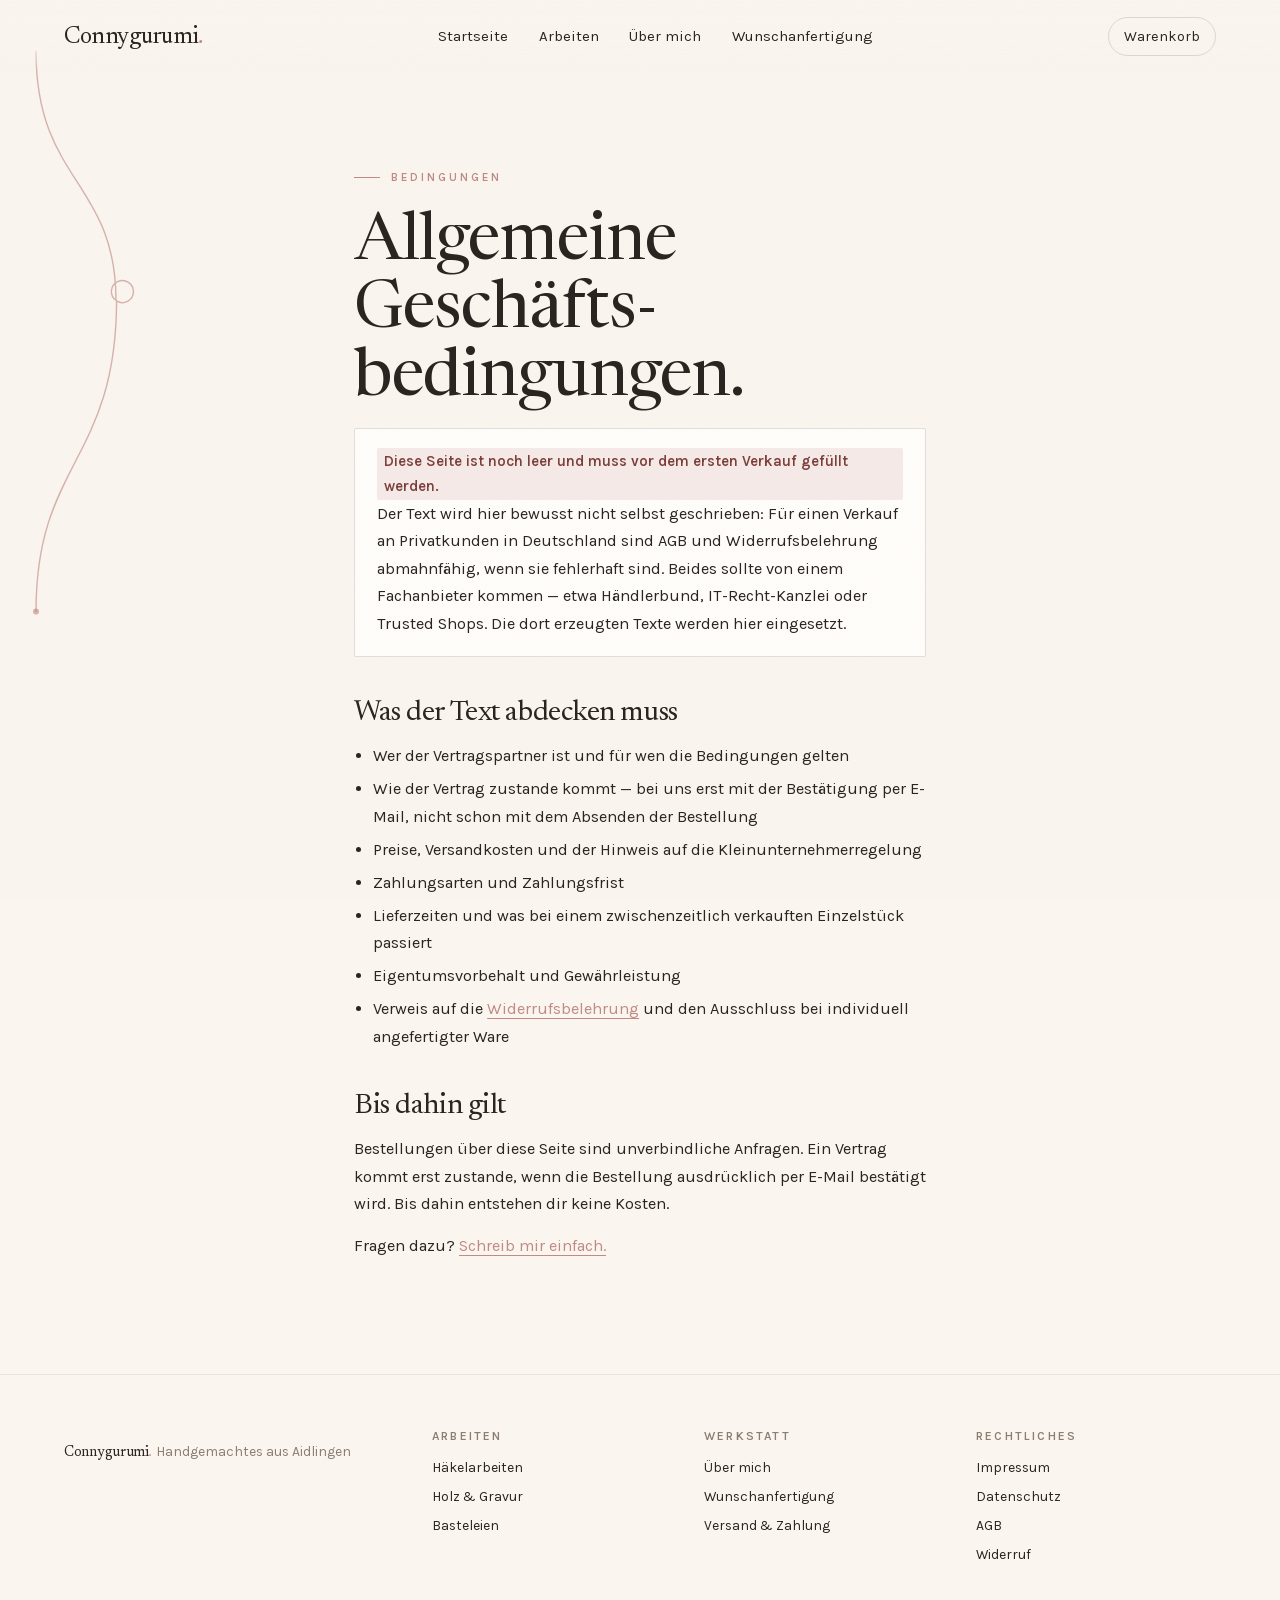
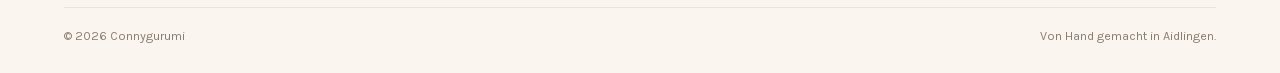
==== agb.html @ d1d179f8 "Connygurumi: Online-Store mit Warenkorb, Vorschau-Fassung Statischer Mehrseiter in Creme/Beige mit R" ====
<!doctype html>
<html lang="de">
<head>
<meta charset="utf-8">
<meta name="viewport" content="width=device-width, initial-scale=1">
<title>AGB — Connygurumi</title>
<meta name="description" content="Conny fertigt in Aidlingen Häkelarbeiten, gravierte Holzstücke und kleine Basteleien — alles von Hand.">
<meta name="robots" content="noindex, nofollow">
<link rel="preload" as="font" type="font/woff2" href="fonts/newsreader-var-latin.woff2" crossorigin>
<link rel="preload" as="font" type="font/woff2" href="fonts/karla-var-latin.woff2" crossorigin>
<link rel="stylesheet" href="css/stil.css">
<script src="js/js-flag.js"></script>
</head>
<body>

<a class="skip" href="#inhalt">Zum Inhalt springen</a>

<header class="kopf">
  <a class="wortmarke" href="index.html">Connygurumi<span>.</span></a>
  <nav class="nav" id="nav">
    <a href="index.html">Startseite</a>
    <a href="shop.html">Arbeiten</a>
    <a href="ueber.html">Über mich</a>
    <a href="wunsch.html">Wunschanfertigung</a>
  </nav>
  <div class="kopf__rechts">
    <button type="button" class="korb-knopf nur-mit-js" id="warenkorb-oeffnen">
      Warenkorb <span class="korb-knopf__zahl" id="warenkorb-anzahl" hidden>0</span>
    </button>
    <a class="korb-knopf ohne-js" href="warenkorb.html">Warenkorb</a>
    <button type="button" class="burger" id="burger" aria-expanded="false" aria-controls="nav" aria-label="Menü öffnen">
      <span></span><span></span>
    </button>
  </div>
</header>

<main id="inhalt" class="hauptteil">
  <section class="abschnitt" style="padding-top:clamp(7rem,12vw,10rem)">
    <div class="bahn rechtstext">
      <p class="marke">Bedingungen</p>
      <h1 class="titel-gross" data-faden>Allgemeine Geschäfts&shy;bedingungen.</h1>

      <p class="kasten"><span class="offen">Diese Seite ist noch leer und muss vor dem ersten Verkauf gefüllt werden.</span>
      Der Text wird hier bewusst nicht selbst geschrieben: Für einen Verkauf an Privatkunden in Deutschland sind AGB und Widerrufsbelehrung abmahnfähig, wenn sie fehlerhaft sind. Beides sollte von einem Fachanbieter kommen — etwa Händlerbund, IT-Recht-Kanzlei oder Trusted Shops. Die dort erzeugten Texte werden hier eingesetzt.</p>

      <h2>Was der Text abdecken muss</h2>
      <ul>
        <li>Wer der Vertragspartner ist und für wen die Bedingungen gelten</li>
        <li>Wie der Vertrag zustande kommt — bei uns erst mit der Bestätigung per E-Mail, nicht schon mit dem Absenden der Bestellung</li>
        <li>Preise, Versandkosten und der Hinweis auf die Kleinunternehmerregelung</li>
        <li>Zahlungsarten und Zahlungsfrist</li>
        <li>Lieferzeiten und was bei einem zwischenzeitlich verkauften Einzelstück passiert</li>
        <li>Eigentumsvorbehalt und Gewährleistung</li>
        <li>Verweis auf die <a class="textlink" href="widerruf.html">Widerrufsbelehrung</a> und den Ausschluss bei individuell angefertigter Ware</li>
      </ul>

      <h2>Bis dahin gilt</h2>
      <p>Bestellungen über diese Seite sind unverbindliche Anfragen. Ein Vertrag kommt erst zustande, wenn die Bestellung ausdrücklich per E-Mail bestätigt wird. Bis dahin entstehen dir keine Kosten.</p>
      <p>Fragen dazu? <a class="textlink" href="wunsch.html">Schreib mir einfach.</a></p>
    </div>
  </section>
</main>
<footer class="fuss">
  <div class="bahn">
    <div class="fuss__raster">
      <div>
        <p class="wortmarke">Connygurumi<span>.</span></p>
        <p class="karte__meta" style="margin-top:.5rem">Handgemachtes aus Aidlingen</p>
      </div>
      <div>
        <h3>Arbeiten</h3>
        <ul>
          <li><a href="shop.html?k=haekeln">Häkelarbeiten</a></li>
          <li><a href="shop.html?k=gravur">Holz &amp; Gravur</a></li>
          <li><a href="shop.html?k=basteln">Basteleien</a></li>
        </ul>
      </div>
      <div>
        <h3>Werkstatt</h3>
        <ul>
          <li><a href="ueber.html">Über mich</a></li>
          <li><a href="wunsch.html">Wunschanfertigung</a></li>
          <li><a href="versand.html">Versand &amp; Zahlung</a></li>
        </ul>
      </div>
      <div>
        <h3>Rechtliches</h3>
        <ul>
          <li><a href="impressum.html">Impressum</a></li>
          <li><a href="datenschutz.html">Datenschutz</a></li>
          <li><a href="agb.html">AGB</a></li>
          <li><a href="widerruf.html">Widerruf</a></li>
        </ul>
      </div>
    </div>
    <div class="fuss__unten">
      <span>© <span data-jahr>2026</span> Connygurumi</span>
      <span>Von Hand gemacht in Aidlingen.</span>
    </div>
  </div>
</footer>

<script src="js/basis.js" defer></script>
<script src="js/preis.js" defer></script>
<script src="js/bild-slots.js" defer></script>
<script src="js/shop-daten.js" defer></script>
<script src="js/versand.js" defer></script>
<script src="js/warenkorb.js" defer></script>
<script src="js/warenkorb-ui.js" defer></script>
<script src="js/faden.js" defer></script>
</body>
</html>
---- css/stil.css ----
/* =========================================================================
   Connygurumi — Handgemachtes
   Konzept „Der Faden": Papier-Creme, Altrosé, eine durchgehende Fadenlinie.
   Ein Token-Block, danach Bausteine in Reihenfolge des Seitenaufbaus.
   ========================================================================= */

/* ---------- Schriften (selbst gehostet, kein CDN) ---------- */
@font-face{
  font-family:"Newsreader";
  src:url("../fonts/newsreader-var-latin.woff2") format("woff2");
  font-weight:200 800; font-style:normal; font-display:swap;
}
@font-face{
  font-family:"Newsreader";
  src:url("../fonts/newsreader-italic-var-latin.woff2") format("woff2");
  font-weight:200 800; font-style:italic; font-display:swap;
}
@font-face{
  font-family:"Karla";
  src:url("../fonts/karla-var-latin.woff2") format("woff2");
  font-weight:200 800; font-style:normal; font-display:swap;
}

/* ---------- Token ---------- */
:root{
  --bg:        #FAF5EE;
  --panel:     #FFFDFA;
  --sand:      #EFE4D6;
  --sand-tief: #E6D7C5;
  --ink:       #2A2521;
  --muted:     #8A7E72;
  --accent:    #C08A85;
  --accent-2:  #D9A9A2;
  --holz:      #B08655;
  --line:      rgba(42,37,33,.14);
  --line-fein: rgba(42,37,33,.08);

  --serif: "Newsreader", Georgia, "Times New Roman", serif;
  --sans:  "Karla", system-ui, -apple-system, sans-serif;

  --pad:  clamp(1.4rem, 5vw, 6rem);
  --maxw: 1360px;
  --lese: 62ch;

  --ease-out:    cubic-bezier(.23, 1, .32, 1);
  --ease-in-out: cubic-bezier(.77, 0, .175, 1);
  --ease-drawer: cubic-bezier(.32, .72, 0, 1);
}

/* ---------- Reset ---------- */
*{ margin:0; padding:0; box-sizing:border-box; }
html{ -webkit-font-smoothing:antialiased; text-rendering:optimizeLegibility; scroll-behavior:smooth; }
body{
  position:relative; /* Bezugsrahmen für den Faden */
  background:var(--bg); color:var(--ink);
  font-family:var(--sans);
  font-size:clamp(1rem, .58rem + .55vw, 1.1rem);
  line-height:1.68; font-weight:400;
  overflow-x:hidden;
}
img{ display:block; width:100%; height:100%; object-fit:cover; }
a{ color:inherit; text-decoration:none; }
button{ font:inherit; color:inherit; background:none; border:none; cursor:pointer; }
input,textarea,select{ font:inherit; color:inherit; }
h1,h2,h3,h4{
  font-family:var(--serif); font-weight:400; line-height:1.02;
  letter-spacing:-.015em; text-wrap:balance;
}
h1 em, h2 em, h3 em{ font-style:italic; color:var(--accent); }
::selection{ background:var(--accent); color:#fff; }

/* Papierkorn über allem */
body::after{
  content:""; position:fixed; inset:0; z-index:9999; pointer-events:none;
  opacity:.028; mix-blend-mode:multiply;
  background-image:url("data:image/svg+xml,%3Csvg xmlns='http://www.w3.org/2000/svg' width='160' height='160'%3E%3Cfilter id='n'%3E%3CfeTurbulence type='fractalNoise' baseFrequency='.85' numOctaves='3'/%3E%3C/filter%3E%3Crect width='100%25' height='100%25' filter='url(%23n)'/%3E%3C/svg%3E");
}

.skip{
  position:absolute; left:-9999px; top:0; z-index:200;
  background:var(--ink); color:var(--bg); padding:.7rem 1.1rem;
}
.skip:focus{ left:.6rem; top:.6rem; }

:focus-visible{ outline:2px solid var(--accent); outline-offset:3px; border-radius:2px; }

/* =========================================================================
   Der Faden — Signature
   ========================================================================= */
.faden{
  position:absolute; top:0; left:0; width:100%; height:100%;
  z-index:5; pointer-events:none; overflow:visible;
}
.faden path{
  fill:none; stroke:var(--accent); stroke-width:1.4;
  stroke-linecap:round; stroke-linejoin:round; opacity:.62;
}
.faden .faden__knoten{ fill:var(--accent); opacity:.62; }

/* =========================================================================
   Kopfzeile
   ========================================================================= */
.kopf{
  position:fixed; top:0; left:0; right:0; z-index:90;
  display:flex; align-items:center; justify-content:space-between; gap:1rem;
  padding:1.05rem var(--pad);
  transition:background-color 240ms ease, box-shadow 240ms ease, padding 240ms var(--ease-out);
}
/* Schutzverlauf, damit die Nav auch über dem Hero-Foto sicher lesbar bleibt */
.kopf::before{
  content:""; position:absolute; inset:0; z-index:-1;
  background:linear-gradient(to bottom, rgba(250,245,238,.96) 0%, rgba(250,245,238,.72) 60%, rgba(250,245,238,0) 100%);
  transition:opacity 240ms ease;
}
.kopf.ist-gescrollt{ background:rgba(250,245,238,.94); backdrop-filter:blur(8px); box-shadow:0 1px 0 var(--line-fein); padding-block:.75rem; }
.kopf.ist-gescrollt::before{ opacity:0; }

.wortmarke{ font-family:var(--serif); font-size:1.5rem; letter-spacing:-.02em; line-height:1; }
.wortmarke span{ color:var(--accent); font-style:italic; }

.nav{ display:flex; align-items:center; gap:clamp(1rem,2.4vw,2.2rem); }
.nav a{ font-size:.94rem; position:relative; padding-block:.2rem; }
.nav a::after{
  content:""; position:absolute; left:0; right:0; bottom:0; height:1px;
  background:var(--accent); transform:scaleX(0); transform-origin:left;
  transition:transform 220ms var(--ease-out);
}
.nav a[aria-current="page"]::after{ transform:scaleX(1); }
@media (hover:hover) and (pointer:fine){ .nav a:hover::after{ transform:scaleX(1); } }

.kopf__rechts{ display:flex; align-items:center; gap:.9rem; }

.korb-knopf{
  display:inline-flex; align-items:center; gap:.5rem;
  border:1px solid var(--line); border-radius:40px;
  padding:.42rem .95rem; font-size:.9rem;
  transition:transform 160ms var(--ease-out), background-color 180ms ease, border-color 180ms ease;
}
@media (hover:hover) and (pointer:fine){ .korb-knopf:hover{ background:var(--sand); border-color:transparent; } }
.korb-knopf:active{ transform:scale(.97); }
.korb-knopf__zahl{
  min-width:1.35rem; height:1.35rem; border-radius:40px;
  background:var(--accent); color:#fff;
  font-size:.74rem; font-weight:600; line-height:1.35rem; text-align:center;
}
.korb-knopf__zahl[hidden]{ display:none; }

.burger{ display:none; width:2.4rem; height:2.4rem; position:relative; }
.burger span{
  position:absolute; left:.45rem; right:.45rem; height:1.5px; background:var(--ink);
  transition:transform 240ms var(--ease-out), opacity 160ms ease;
}
.burger span:nth-child(1){ top:.85rem; }
.burger span:nth-child(2){ bottom:.85rem; }
.burger[aria-expanded="true"] span:nth-child(1){ transform:translateY(.32rem) rotate(45deg); }
.burger[aria-expanded="true"] span:nth-child(2){ transform:translateY(-.32rem) rotate(-45deg); }

@media (max-width:900px){
  .burger{ display:block; }
  .nav{
    position:fixed; inset:0 0 0 auto; width:min(82vw, 22rem);
    flex-direction:column; align-items:flex-start; justify-content:center;
    gap:1.6rem; padding:2rem var(--pad);
    background:var(--panel); box-shadow:-18px 0 60px rgba(42,37,33,.13);
    transform:translateX(100%); opacity:0; visibility:hidden;
    transition:transform 320ms var(--ease-drawer), opacity 320ms var(--ease-drawer), visibility 0s linear 320ms;
  }
  .nav.ist-offen{ transform:translateX(0); opacity:1; visibility:visible; transition-delay:0s; }
  .nav a{ font-size:1.35rem; font-family:var(--serif); }
}

/* =========================================================================
   Grundraster & Textbausteine
   ========================================================================= */
.hauptteil{ position:relative; }
.bahn{ max-width:var(--maxw); margin-inline:auto; padding-inline:max(var(--pad), 30px); }
.abschnitt{ padding-block:clamp(4.5rem, 9vw, 9rem); position:relative; }
.abschnitt--sand{ background:var(--sand); }
.abschnitt--eng{ padding-block:clamp(3rem, 6vw, 5.5rem); }

.marke{
  display:inline-flex; align-items:center; gap:.7rem;
  font-size:.72rem; font-weight:600; text-transform:uppercase;
  letter-spacing:.26em; color:var(--accent); margin-bottom:1.4rem;
}
.marke::before{ content:""; width:26px; height:1px; background:var(--accent); }

.titel-gross{ font-size:clamp(2.1rem, 5.2vw, 4.2rem); }
.titel-mittel{ font-size:clamp(1.8rem, 3.6vw, 2.9rem); }
.lese{ max-width:var(--lese); }
.lese p + p{ margin-top:1.1rem; }
.gedaempft{ color:var(--muted); }

/* Knöpfe */
.knopf{
  display:inline-flex; align-items:center; justify-content:center; gap:.6rem;
  padding:.92rem 1.7rem; border-radius:40px;
  font-size:.95rem; font-weight:500; letter-spacing:.01em;
  border:1px solid transparent;
  transition:transform 160ms var(--ease-out), background-color 180ms ease, color 180ms ease, border-color 180ms ease;
}
.knopf:active{ transform:scale(.97); }
.knopf--voll{ background:var(--accent); color:#fff; }
.knopf--linie{ border-color:var(--line); color:var(--ink); }
.knopf--dunkel{ background:var(--ink); color:var(--bg); }
.knopf[disabled]{ opacity:.42; cursor:not-allowed; }
.knopf[disabled]:active{ transform:none; }
@media (hover:hover) and (pointer:fine){
  .knopf--voll:hover{ background:var(--accent-2); }
  .knopf--linie:hover{ background:var(--sand); border-color:transparent; }
  .knopf--dunkel:hover{ background:#3b3430; }
}

.textlink{ color:var(--accent); text-decoration:underline; text-underline-offset:.22em; text-decoration-thickness:1px; }

/* =========================================================================
   Hero
   ========================================================================= */
.hero{
  position:relative; min-height:min(92svh, 820px);
  display:flex; align-items:flex-end;
  padding-block:8rem clamp(3rem,7vw,5.5rem);
  overflow:hidden;
}
.hero__medium{ position:absolute; inset:0; z-index:0; }
.hero__medium .slot{
  height:100%; border:none; border-radius:0;
  /* Platzhalter-Beschriftung nach unten rechts, damit sie nicht in der Überschrift liegt */
  justify-content:flex-end; align-items:flex-end; text-align:right;
  padding:0 var(--pad) clamp(1.2rem,3vw,2rem);
  gap:.2rem;
}
.hero__medium .slot__symbol{ display:none; }
.hero__medium .slot__wort, .hero__medium .slot__datei{ opacity:.5; }
.hero__schleier{
  position:absolute; inset:0; z-index:1;
  background:
    linear-gradient(to top, rgba(250,245,238,.94) 0%, rgba(250,245,238,.55) 38%, rgba(250,245,238,.30) 68%, rgba(250,245,238,.66) 100%),
    radial-gradient(120% 70% at 12% 100%, rgba(192,138,133,.16), transparent 62%);
}
.hero__inhalt{ position:relative; z-index:2; width:100%; }
.hero__titel{ font-size:clamp(2.4rem, 6.2vw, 5.2rem); max-width:16ch; }
.hero__lead{ margin-top:1.5rem; max-width:46ch; font-size:clamp(1.02rem,1.5vw,1.2rem); }
.hero__knoepfe{ display:flex; flex-wrap:wrap; gap:.8rem; margin-top:2.2rem; }

/* =========================================================================
   Intro / zweispaltig
   ========================================================================= */
.zwei{ display:grid; grid-template-columns:1.15fr .85fr; gap:clamp(2rem,5vw,5rem); align-items:start; }
.zwei--spiegel{ grid-template-columns:.85fr 1.15fr; }
.zwei--mitte{ align-items:center; }
@media (max-width:860px){ .zwei, .zwei--spiegel{ grid-template-columns:1fr; } }

.notiz{
  border-left:1px solid var(--line); padding-left:1.4rem;
  font-size:.94rem; color:var(--muted);
}

/* =========================================================================
   Zwei Welten
   ========================================================================= */
.welten{ display:grid; grid-template-columns:1fr 1fr; gap:clamp(1rem,2.5vw,2rem); }
@media (max-width:760px){ .welten{ grid-template-columns:1fr; } }
.welt{ display:block; }
.welt__bild{ aspect-ratio:4/5; overflow:hidden; border-radius:2px; }
.welt__bild img, .welt__bild .slot{ transition:transform 900ms var(--ease-out); }
@media (hover:hover) and (pointer:fine){ .welt:hover .welt__bild img{ transform:scale(1.035); } }
.welt__titel{ margin-top:1.1rem; font-size:clamp(1.5rem,2.6vw,2rem); }
.welt__text{ margin-top:.35rem; color:var(--muted); font-size:.96rem; max-width:34ch; }
.welt--holz .welt__titel{ color:var(--holz); }

/* =========================================================================
   Produktraster
   ========================================================================= */
.raster{
  display:grid; grid-template-columns:repeat(auto-fill, minmax(min(100%, 265px), 1fr));
  gap:clamp(1.4rem, 3vw, 2.6rem) clamp(1rem, 2.4vw, 2rem);
}
.raster--start .karte:nth-child(3n+1){ grid-row:span 1; }

.karte{ position:relative; display:flex; flex-direction:column; }
.karte__bild{
  position:relative; aspect-ratio:4/5; overflow:hidden; border-radius:2px;
  background:var(--sand);
}
.karte--hoch .karte__bild{ aspect-ratio:3/4; }
.karte--quer .karte__bild{ aspect-ratio:1/1; }
.karte__bild img{ transition:transform 800ms var(--ease-out); }
@media (hover:hover) and (pointer:fine){ .karte:hover .karte__bild img{ transform:scale(1.04); } }

.karte__text{ padding-top:.95rem; }
.karte__titel{ font-size:1.22rem; line-height:1.2; }
.karte__kurz{ margin-top:.3rem; color:var(--muted); font-size:.9rem; }
.karte__fuss{ margin-top:.55rem; display:flex; align-items:baseline; gap:.7rem; flex-wrap:wrap; }
.karte__preis{ font-family:var(--serif); font-size:1.12rem; }
.karte__meta{ font-size:.8rem; color:var(--muted); }

.karte__link{ position:absolute; inset:0; z-index:3; }
.karte__link:active ~ .karte__bild{ transform:scale(.99); }

/* Papieranhänger mit dem Preis */
.anhaenger{
  position:absolute; top:.9rem; right:.9rem; z-index:2;
  background:var(--panel); color:var(--ink);
  font-family:var(--serif); font-size:.94rem; line-height:1;
  padding:.5rem .8rem .5rem 1.15rem;
  border-radius:2px; transform:rotate(-4deg); transform-origin:top right;
  box-shadow:0 6px 18px rgba(42,37,33,.10);
  transition:transform 220ms var(--ease-out);
}
.anhaenger::before{ /* Loch */
  content:""; position:absolute; left:.42rem; top:50%; transform:translateY(-50%);
  width:.32rem; height:.32rem; border-radius:50%;
  border:1px solid var(--line); background:var(--bg);
}
.anhaenger::after{ /* Kordel */
  content:""; position:absolute; right:.35rem; top:-.62rem;
  width:1px; height:.7rem; background:var(--accent); opacity:.7;
  transform:rotate(14deg);
}
@media (hover:hover) and (pointer:fine){ .karte:hover .anhaenger{ transform:rotate(1deg); } }

.karte--verkauft .karte__bild::after{
  content:"Verkauft"; position:absolute; inset:auto 0 0 0; z-index:2;
  background:rgba(250,245,238,.93); color:var(--ink);
  font-size:.78rem; letter-spacing:.18em; text-transform:uppercase;
  text-align:center; padding:.55rem;
}
.karte--verkauft .karte__bild img{ filter:saturate(.55); }
.karte--verkauft .anhaenger{ display:none; }

/* Filter */
.filter{ display:flex; flex-wrap:wrap; gap:.55rem; margin-bottom:clamp(1.8rem,3.5vw,2.8rem); }
.filter button{
  border:1px solid var(--line); border-radius:40px; padding:.42rem 1.05rem;
  font-size:.88rem;
  transition:transform 160ms var(--ease-out), background-color 180ms ease, border-color 180ms ease, color 180ms ease;
}
.filter button:active{ transform:scale(.97); }
.filter button[aria-pressed="true"]{ background:var(--ink); color:var(--bg); border-color:transparent; }
@media (hover:hover) and (pointer:fine){
  .filter button:not([aria-pressed="true"]):hover{ background:var(--sand); border-color:transparent; }
}

/* =========================================================================
   Bild-Platzhalter
   ========================================================================= */
.slot{
  display:flex; flex-direction:column; align-items:center; justify-content:center; gap:.5rem;
  width:100%; height:100%; min-height:140px;
  background:
    repeating-linear-gradient(135deg, rgba(42,37,33,.022) 0 9px, transparent 9px 18px),
    var(--sand);
  border:1px dashed rgba(42,37,33,.16); border-radius:2px;
  color:var(--muted); text-align:center; padding:1rem;
}
.slot__symbol{ width:26px; height:26px; opacity:.5; }
.slot__wort{ font-size:.76rem; letter-spacing:.2em; text-transform:uppercase; }
.slot__datei{ font-size:.68rem; opacity:.62; word-break:break-all; max-width:22ch; }

/* =========================================================================
   Über / Porträt
   ========================================================================= */
.portraet{ aspect-ratio:4/5; overflow:hidden; border-radius:2px; }

/* =========================================================================
   CTA-Band
   ========================================================================= */
.band{ background:var(--sand-tief); }
.band__inhalt{ display:grid; grid-template-columns:1.2fr .8fr; gap:clamp(1.6rem,4vw,4rem); align-items:center; }
@media (max-width:800px){ .band__inhalt{ grid-template-columns:1fr; } }

/* =========================================================================
   Produktseite
   ========================================================================= */
.produkt{ display:grid; grid-template-columns:1.05fr .95fr; gap:clamp(2rem,5vw,4.5rem); align-items:start; }
@media (max-width:900px){ .produkt{ grid-template-columns:1fr; } }
.produkt__galerie{ display:grid; gap:.7rem; }
.produkt__gross{ aspect-ratio:4/5; overflow:hidden; border-radius:2px; background:var(--sand); }
.produkt__reihe{ display:grid; grid-template-columns:repeat(auto-fit, minmax(90px,1fr)); gap:.7rem; }
.produkt__reihe > *{ aspect-ratio:1/1; overflow:hidden; border-radius:2px; }
.produkt__preis{ font-family:var(--serif); font-size:2rem; margin-top:.6rem; }
.produkt__steuer{ font-size:.82rem; color:var(--muted); margin-top:.25rem; }
.produkt__kaufen{ margin-top:1.8rem; display:flex; flex-wrap:wrap; gap:.7rem; align-items:center; }

.daten{ margin-top:2.4rem; border-top:1px solid var(--line); }
.daten div{ display:grid; grid-template-columns:11rem 1fr; gap:1rem; padding:.75rem 0; border-bottom:1px solid var(--line-fein); font-size:.93rem; }
.daten dt{ color:var(--muted); }
@media (max-width:520px){ .daten div{ grid-template-columns:1fr; gap:.15rem; } }

.hinweis{
  margin-top:1.4rem; padding:.9rem 1.1rem; border-left:2px solid var(--accent);
  background:rgba(192,138,133,.07); font-size:.9rem;
}

.feld{ display:block; margin-top:1.2rem; }
.feld > span{ display:block; font-size:.86rem; color:var(--muted); margin-bottom:.35rem; }
.feld input, .feld textarea, .feld select{
  width:100%; background:var(--panel);
  border:1px solid var(--line); border-radius:2px; padding:.72rem .85rem;
  transition:border-color 180ms ease, background-color 180ms ease;
}
.feld input:focus, .feld textarea:focus, .feld select:focus{ outline:none; border-color:var(--accent); }
.feld textarea{ min-height:8rem; resize:vertical; }
.feld__zaehler{ font-size:.76rem; color:var(--muted); margin-top:.25rem; }

/* =========================================================================
   Warenkorb — Schublade und Seite
   ========================================================================= */
.schublade{
  border:none; padding:0; margin:0 0 0 auto; max-width:none; max-height:none;
  width:min(94vw, 27rem); height:100dvh;
  background:var(--panel); color:var(--ink);
  transform:translateX(100%);
  transition:transform 320ms var(--ease-drawer), display 320ms allow-discrete, overlay 320ms allow-discrete;
}
.schublade[open]{ transform:translateX(0); }
@starting-style{ .schublade[open]{ transform:translateX(100%); } }
.schublade::backdrop{ background:rgba(42,37,33,.34); }
.schublade__rahmen{ display:flex; flex-direction:column; height:100%; }
.schublade__kopf{
  display:flex; align-items:center; justify-content:space-between;
  padding:1.2rem 1.4rem; border-bottom:1px solid var(--line-fein);
}
.schublade__kopf h2{ font-size:1.35rem; }
.schliessen{
  width:2.2rem; height:2.2rem; border-radius:50%; font-size:1.1rem; line-height:1;
  transition:transform 160ms var(--ease-out), background-color 180ms ease;
}
.schliessen:active{ transform:scale(.94); }
@media (hover:hover) and (pointer:fine){ .schliessen:hover{ background:var(--sand); } }
.schublade__liste{ flex:1; overflow-y:auto; padding:1.1rem 1.4rem; }
.schublade__fuss{ border-top:1px solid var(--line-fein); padding:1.2rem 1.4rem; }

.posten{ display:grid; grid-template-columns:4.5rem 1fr; gap:.9rem; padding:.9rem 0; border-bottom:1px solid var(--line-fein); }
.posten:first-child{ padding-top:0; }
.posten__bild{ aspect-ratio:1/1; overflow:hidden; border-radius:2px; background:var(--sand); }
.posten__bild .slot{ min-height:0; padding:.2rem; }
.posten__bild .slot__wort, .posten__bild .slot__datei{ display:none; }
.posten__titel{ font-family:var(--serif); font-size:1.02rem; line-height:1.25; }
.posten__zeile{ display:flex; align-items:center; justify-content:space-between; gap:.6rem; margin-top:.45rem; }
.posten__preis{ font-family:var(--serif); }
.posten__gravur{ font-size:.82rem; color:var(--muted); margin-top:.2rem; }
.posten--problem{ background:rgba(192,138,133,.09); }
.posten__problem{ font-size:.82rem; color:#8d4a44; margin-top:.35rem; }

.menge{ display:inline-flex; align-items:center; border:1px solid var(--line); border-radius:40px; }
.menge button{
  width:1.9rem; height:1.9rem; line-height:1; font-size:1rem;
  transition:transform 140ms var(--ease-out), color 160ms ease;
}
.menge button:active{ transform:scale(.9); }
.menge button[disabled]{ opacity:.35; cursor:not-allowed; }
.menge span{ min-width:1.6rem; text-align:center; font-size:.92rem; }

.entfernen{ font-size:.82rem; color:var(--muted); text-decoration:underline; text-underline-offset:.2em; }
@media (hover:hover) and (pointer:fine){ .entfernen:hover{ color:var(--accent); } }

.summe{ display:flex; justify-content:space-between; gap:1rem; padding:.3rem 0; font-size:.94rem; }
.summe--gesamt{ font-family:var(--serif); font-size:1.3rem; border-top:1px solid var(--line); margin-top:.6rem; padding-top:.7rem; }

.leer{ text-align:center; color:var(--muted); padding:3rem 1rem; }

/* Kasse */
.kasse{ display:grid; grid-template-columns:1.05fr .95fr; gap:clamp(2rem,5vw,4rem); align-items:start; }
@media (max-width:900px){ .kasse{ grid-template-columns:1fr; } }
.kasse__uebersicht{ background:var(--sand); padding:clamp(1.3rem,3vw,2rem); border-radius:2px; position:sticky; top:6rem; }
.pflicht{ border:1px solid var(--line); border-radius:2px; padding:1.1rem 1.2rem; margin-top:1.6rem; font-size:.88rem; }
.pflicht h3{ font-size:1rem; margin-bottom:.6rem; }
.pflicht li{ list-style:none; display:flex; justify-content:space-between; gap:1rem; padding:.28rem 0; }
.zustimmung{ display:flex; gap:.7rem; align-items:flex-start; margin-top:1.4rem; font-size:.88rem; }
.zustimmung input{ margin-top:.3rem; width:1.05rem; height:1.05rem; accent-color:var(--accent); flex:none; }
.zweispalt{ display:grid; grid-template-columns:1fr 1fr; gap:0 1rem; }
@media (max-width:520px){ .zweispalt{ grid-template-columns:1fr; } }

.meldung{ margin-top:1rem; padding:.85rem 1rem; border-radius:2px; font-size:.9rem; }
.meldung--fehler{ background:rgba(141,74,68,.10); color:#7d3f3a; }
.meldung--gut{ background:rgba(140,160,120,.14); color:#4d5c3c; }

/* =========================================================================
   Rechtstexte
   ========================================================================= */
.rechtstext{ max-width:70ch; }
.rechtstext h2{ font-size:clamp(1.35rem,2.4vw,1.8rem); margin-top:2.6rem; }
.rechtstext h3{ font-size:1.12rem; margin-top:1.8rem; }
.rechtstext p, .rechtstext ul, .rechtstext ol{ margin-top:.9rem; }
.rechtstext ul, .rechtstext ol{ padding-left:1.2rem; }
.rechtstext li{ margin-top:.35rem; }
.offen{
  display:inline-block; background:rgba(192,138,133,.16); color:#7d3f3a;
  padding:.05rem .4rem; border-radius:2px; font-size:.92em; font-weight:600;
}
.kasten{
  border:1px solid var(--line); border-radius:2px;
  padding:1.2rem 1.4rem; margin-top:1.6rem; background:var(--panel);
}

/* =========================================================================
   Fußzeile — klein und leise
   ========================================================================= */
.fuss{ background:var(--bg); border-top:1px solid var(--line-fein); padding-block:clamp(2.4rem,5vw,3.4rem) 1.6rem; }
.fuss__raster{ display:grid; grid-template-columns:1.4fr repeat(3, minmax(0,1fr)); gap:2rem; }
@media (max-width:760px){ .fuss__raster{ grid-template-columns:1fr 1fr; gap:1.6rem; } }
.fuss h3{ font-family:var(--sans); font-size:.76rem; font-weight:600; letter-spacing:.18em; text-transform:uppercase; color:var(--muted); margin-bottom:.7rem; }
.fuss li{ list-style:none; }
.fuss a, .fuss p{ font-size:.87rem; padding-block:.16rem; display:inline-block; }
@media (hover:hover) and (pointer:fine){ .fuss a:hover{ color:var(--accent); } }
.fuss__unten{ margin-top:2.4rem; padding-top:1.1rem; border-top:1px solid var(--line-fein); font-size:.78rem; color:var(--muted); display:flex; flex-wrap:wrap; gap:.4rem 1.2rem; justify-content:space-between; }

/* =========================================================================
   Reveals
   ========================================================================= */
.js .zeig{ opacity:0; transform:translateY(22px); }
.zeig{ transition:opacity 900ms var(--ease-out), transform 900ms var(--ease-out); }
.zeig.ist-da{ opacity:1; transform:none; }
.js .zeig-bild img{ clip-path:inset(0 0 100% 0); }
.zeig-bild img{ transition:clip-path 1100ms cubic-bezier(.16,1,.3,1); }
.zeig-bild.ist-da img{ clip-path:inset(0 0 0% 0); }

/* =========================================================================
   Weniger Bewegung
   ========================================================================= */
@media (prefers-reduced-motion: reduce){
  html{ scroll-behavior:auto; }
  .js .zeig{ opacity:1; transform:none; }
  .js .zeig-bild img{ clip-path:none; }
  .karte:hover .karte__bild img,
  .welt:hover .welt__bild img{ transform:none !important; }
  .karte:hover .anhaenger{ transform:rotate(-4deg); }
  .knopf:active, .korb-knopf:active, .filter button:active, .schliessen:active, .menge button:active{ transform:none; }
}

/* Ohne JavaScript bleibt alles sichtbar und bedienbar.
   Bewusst als :not()-Regel, damit die eigentliche display-Art der Elemente erhalten bleibt. */
html:not(.js) .nur-mit-js{ display:none !important; }
html.js .ohne-js{ display:none !important; }
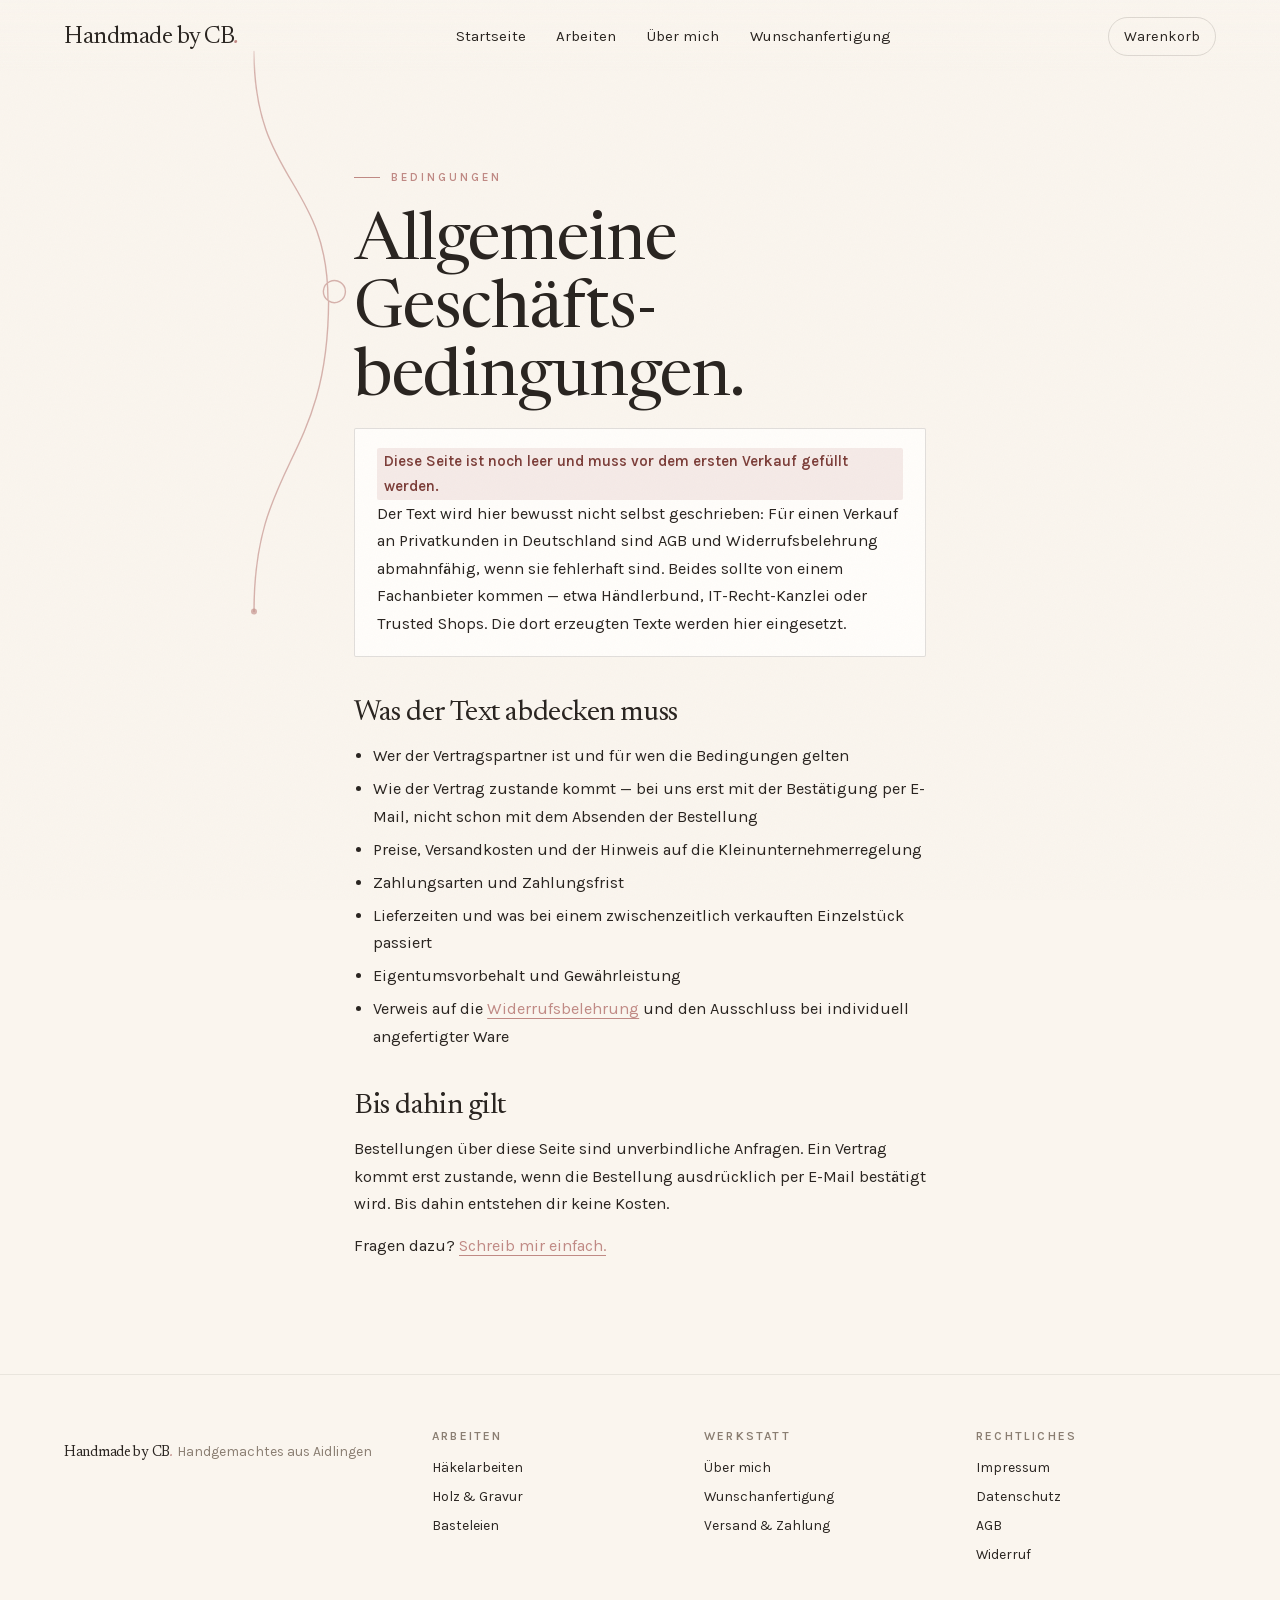
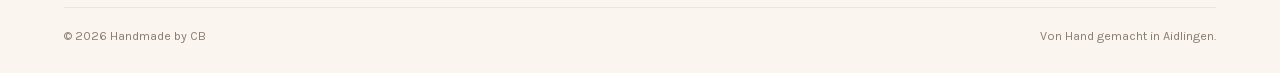
==== commit 1bff5563: "Shop heisst jetzt Handmade by CB statt Connygurumi Co-Authored-By: Claude Opus 5 (1M context) <norep" ====
--- a/agb.html
+++ b/agb.html
@@ -3,7 +3,7 @@
 <head>
 <meta charset="utf-8">
 <meta name="viewport" content="width=device-width, initial-scale=1">
-<title>AGB — Connygurumi</title>
+<title>AGB — Handmade by CB</title>
 <meta name="description" content="Conny fertigt in Aidlingen Häkelarbeiten, gravierte Holzstücke und kleine Basteleien — alles von Hand.">
 <meta name="robots" content="noindex, nofollow">
 <link rel="preload" as="font" type="font/woff2" href="fonts/newsreader-var-latin.woff2" crossorigin>
@@ -16,7 +16,7 @@
 <a class="skip" href="#inhalt">Zum Inhalt springen</a>
 
 <header class="kopf">
-  <a class="wortmarke" href="index.html">Connygurumi<span>.</span></a>
+  <a class="wortmarke" href="index.html">Handmade by CB<span>.</span></a>
   <nav class="nav" id="nav">
     <a href="index.html">Startseite</a>
     <a href="shop.html">Arbeiten</a>
@@ -64,7 +64,7 @@
   <div class="bahn">
     <div class="fuss__raster">
       <div>
-        <p class="wortmarke">Connygurumi<span>.</span></p>
+        <p class="wortmarke">Handmade by CB<span>.</span></p>
         <p class="karte__meta" style="margin-top:.5rem">Handgemachtes aus Aidlingen</p>
       </div>
       <div>
@@ -94,7 +94,7 @@
       </div>
     </div>
     <div class="fuss__unten">
-      <span>© <span data-jahr>2026</span> Connygurumi</span>
+      <span>© <span data-jahr>2026</span> Handmade by CB</span>
       <span>Von Hand gemacht in Aidlingen.</span>
     </div>
   </div>
--- a/css/stil.css
+++ b/css/stil.css
@@ -1,5 +1,5 @@
 /* =========================================================================
-   Connygurumi — Handgemachtes
+   Handmade by CB — Handgemachtes
    Konzept „Der Faden": Papier-Creme, Altrosé, eine durchgehende Fadenlinie.
    Ein Token-Block, danach Bausteine in Reihenfolge des Seitenaufbaus.
    ========================================================================= */
@@ -240,6 +240,8 @@
 }
 .hero__inhalt{ position:relative; z-index:2; width:100%; }
 .hero__titel{ font-size:clamp(2.4rem, 6.2vw, 5.2rem); max-width:16ch; }
+/* Im Hero steht die zweite Zeile aufrecht wie die erste — nur die Farbe unterscheidet sie. */
+.hero__titel em{ font-style:normal; }
 .hero__lead{ margin-top:1.5rem; max-width:46ch; font-size:clamp(1.02rem,1.5vw,1.2rem); }
 .hero__knoepfe{ display:flex; flex-wrap:wrap; gap:.8rem; margin-top:2.2rem; }
 
